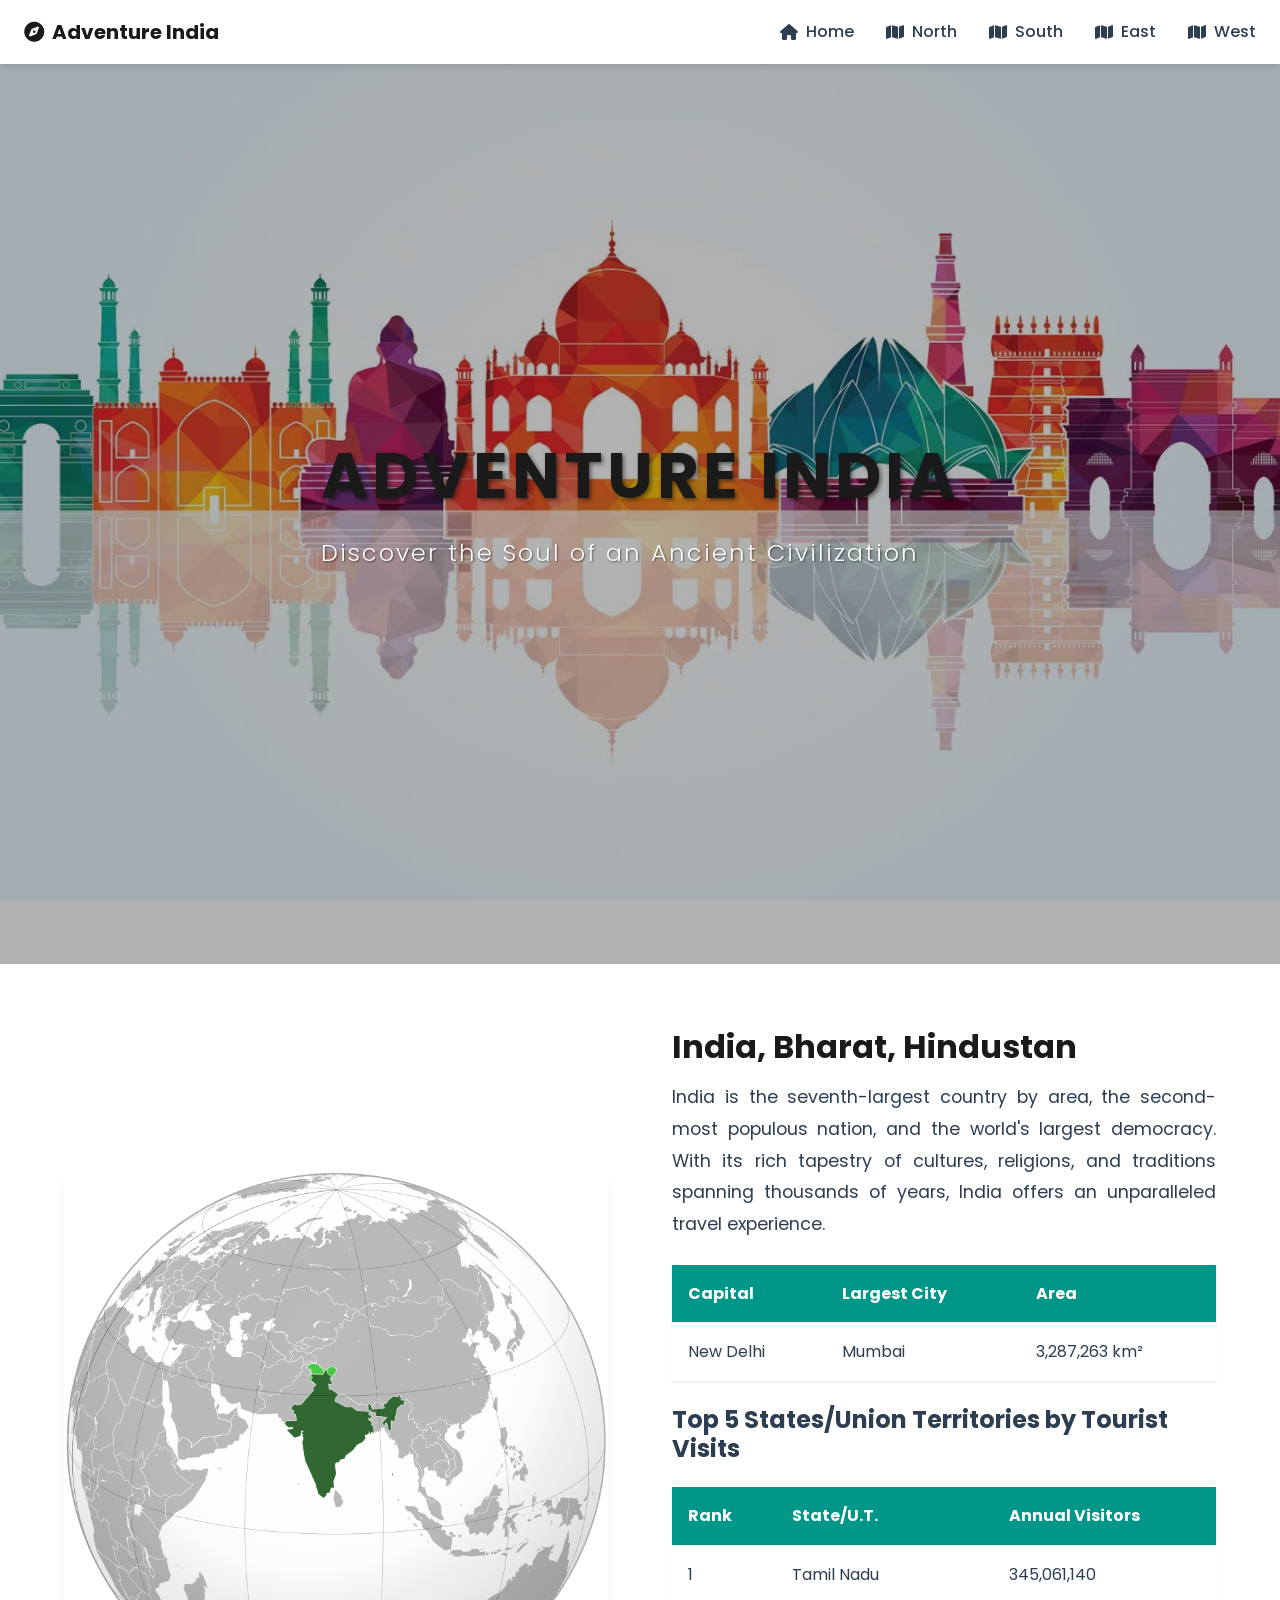
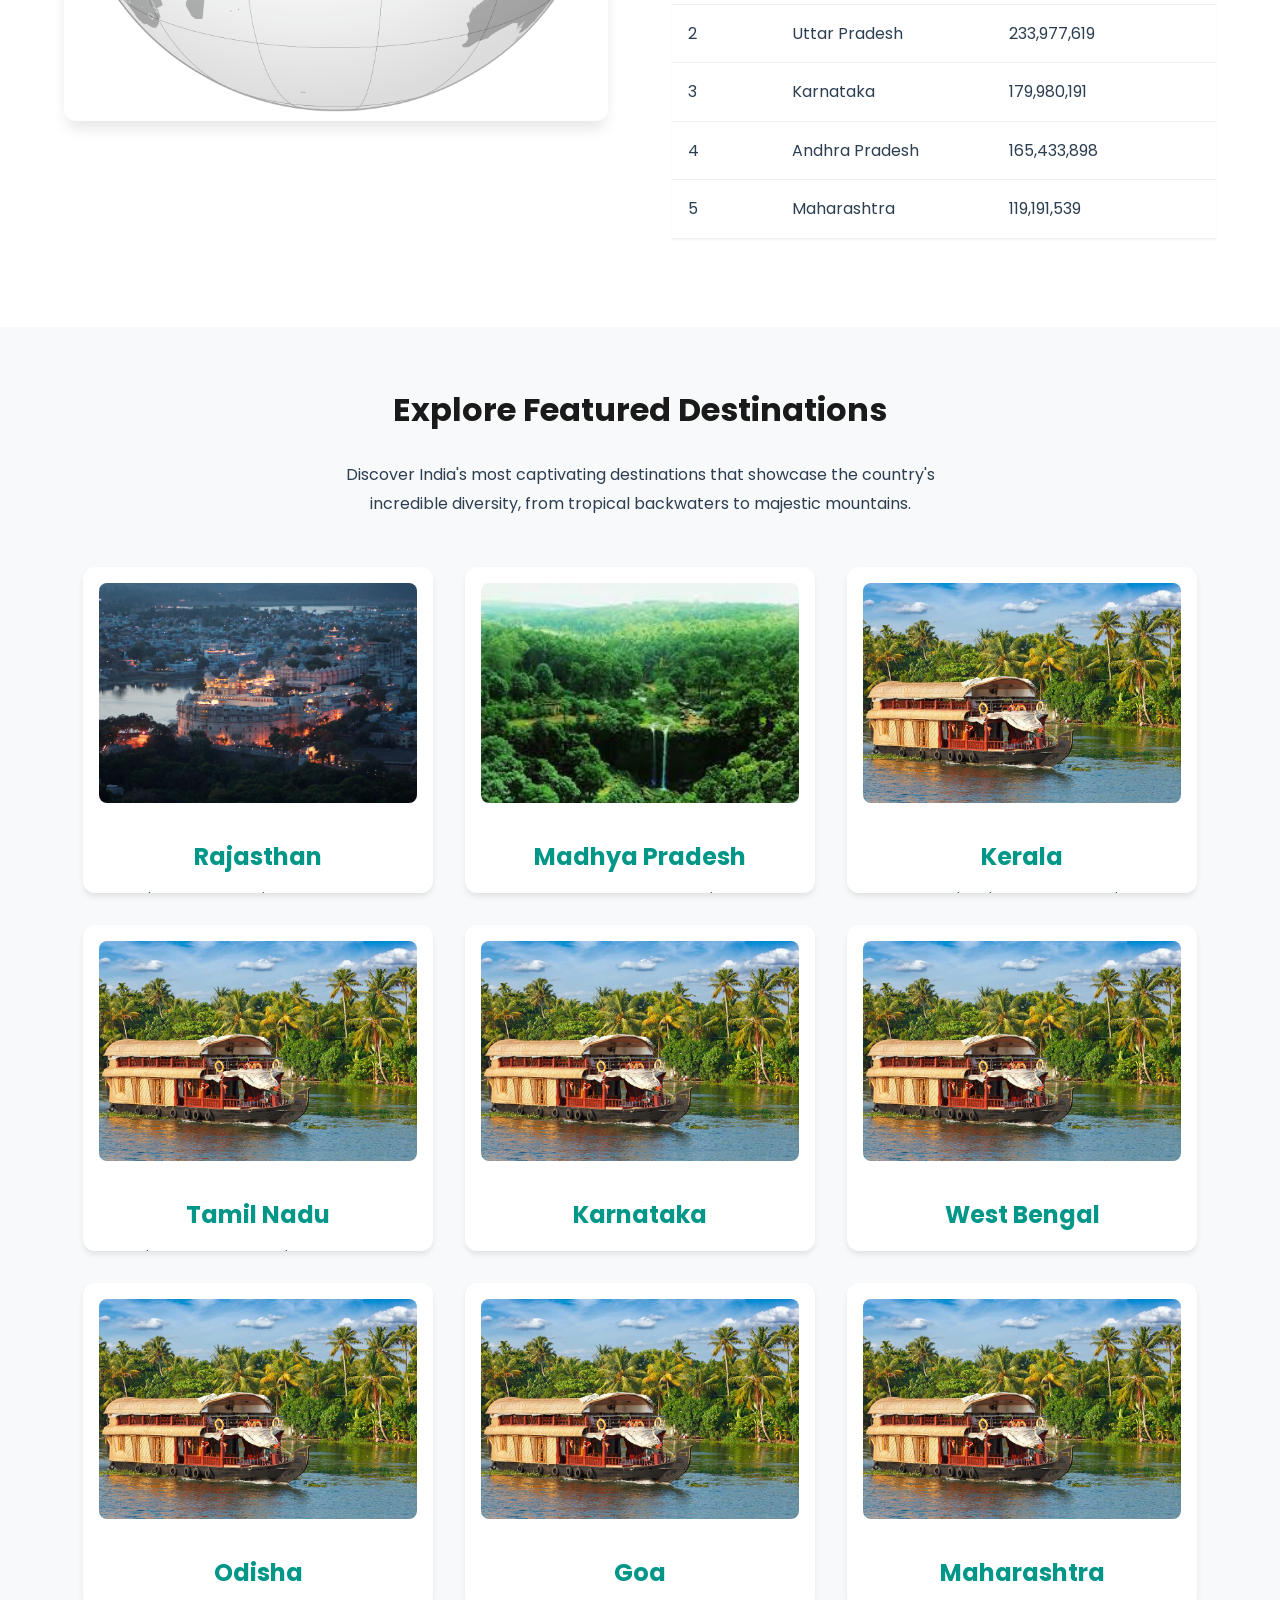
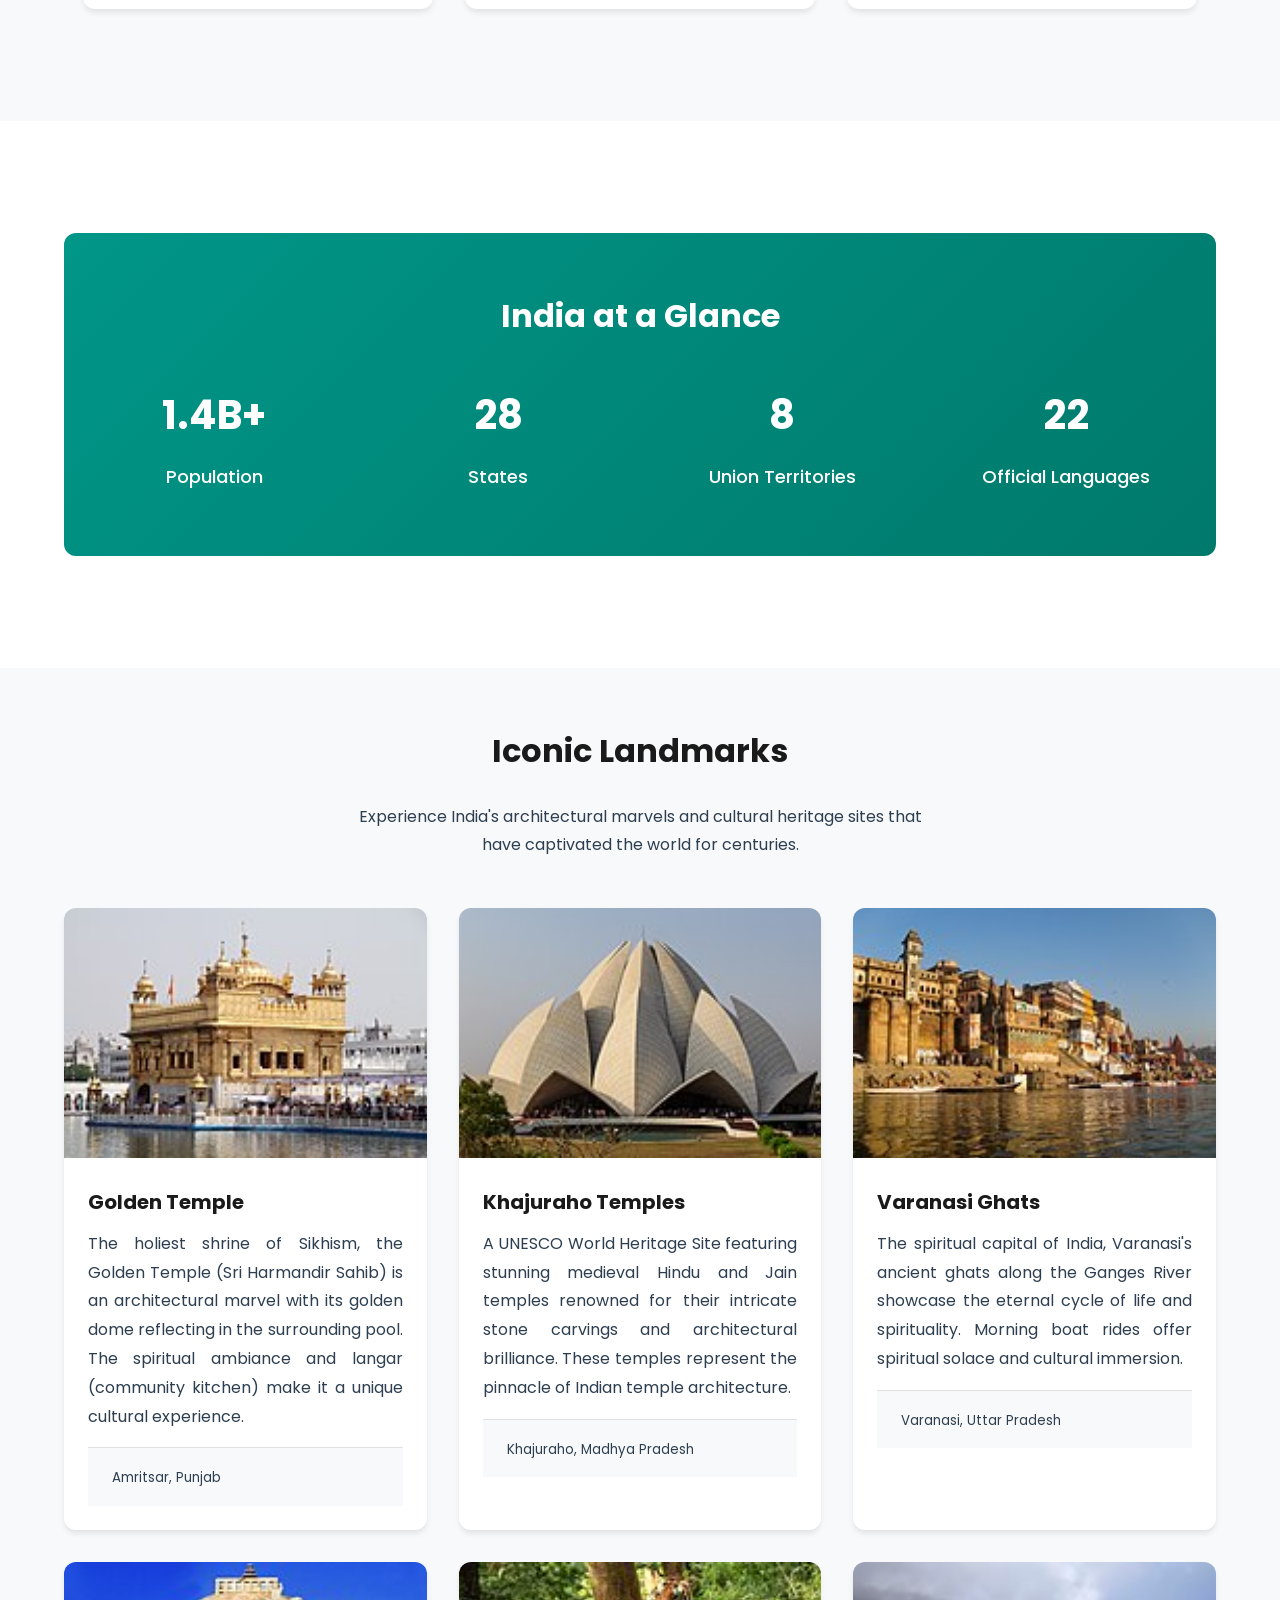
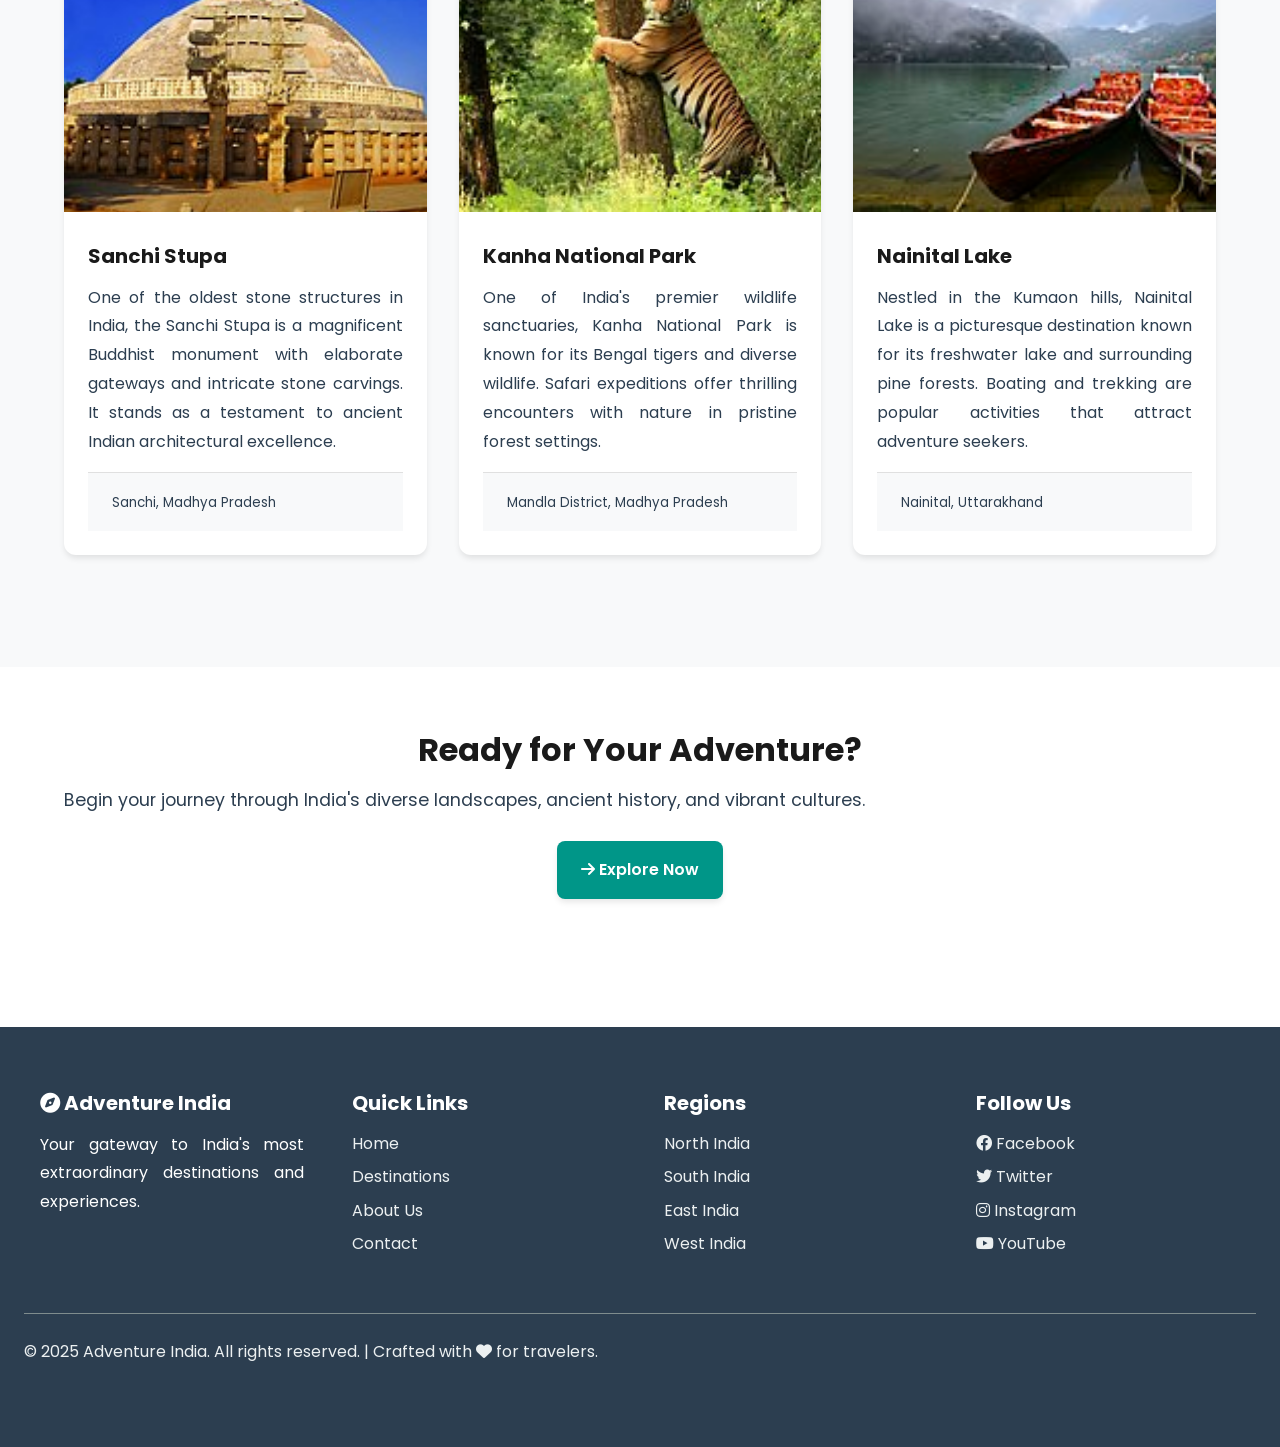
==== index.html @ 26293310 "fix: navbar issue in east page, remove learn more buttons, and improve visitor card image sizing and" ====
<!DOCTYPE html>
<html lang="en">

<head>
    <meta charset="UTF-8">
    <meta name="viewport" content="width=device-width, initial-scale=1.0">
    <meta name="description"
        content="Adventure India - Explore India's most breathtaking destinations, from the Himalayas to tropical backwaters. Discover adventure, culture, and natural beauty.">
    <meta name="keywords" content="India, travel, adventure, destinations, tourism, culture">
    <meta name="author" content="Adventure India Team">
    <title>Adventure India - Discover India's Wonders</title>

    <link rel="stylesheet" href="https://cdnjs.cloudflare.com/ajax/libs/font-awesome/6.0.0/css/all.min.css">
    <link rel="stylesheet" href="styles/main.css">
</head>

<body>
    <!-- ===== NAVIGATION ===== -->
    <nav>
        <div class="nav__logo">
            <a href="index.html">
                <i class="fas fa-compass"></i> Adventure India
            </a>
        </div>
        <button class="nav__toggle">
            <i class="fas fa-bars"></i>
        </button>
        <ul class="nav__menu" id="nav-menu">
            <li class="nav__item">
                <a href="index.html" class="nav__link">
                    <i class="fas fa-home"></i> Home
                </a>
            </li>
            <li class="nav__item">
                <a href="/pages/north.html" class="nav__link">
                    <i class="fas fa-map"></i> North
                </a>
            </li>
            <li class="nav__item">
                <a href="/pages/south.html" class="nav__link">
                    <i class="fas fa-map"></i> South
                </a>
            </li>
            <li class="nav__item">
                <a href="/pages/east.html" class="nav__link">
                    <i class="fas fa-map"></i> East
                </a>
            </li>
            <li class="nav__item">
                <a href="/pages/west.html" class="nav__link">
                    <i class="fas fa-map"></i> West
                </a>
            </li>
        </ul>
    </nav>

    <!-- ===== HERO HEADER ===== -->
    <header>
        <div class="header__background">
            <div class="header__overlay"></div>
            <div class="header__content">
                <h1 class="header__title">Adventure India</h1>
                <p class="header__subtitle">Discover the Soul of an Ancient Civilization</p>
            </div>
        </div>
    </header>

    <!-- ===== MAIN CONTENT ===== -->
    <main>
        <!-- ===== ABOUT INDIA SECTION ===== -->
        <section class="container">
            <div class="hero">
                <div class="hero__image">
                    <img src="assets/images/hero/india-home.png" alt="India Map" style="width: 100%; height: auto;">
                </div>
                <div class="hero__content">
                    <h2>India, Bharat, Hindustan</h2>
                    <p>India is the seventh-largest country by area, the second-most populous nation, and the world's
                        largest democracy. With its rich tapestry of cultures, religions, and traditions spanning
                        thousands of years, India offers an unparalleled travel experience.</p>

                    <table>
                        <thead>
                            <tr>
                                <th>Capital</th>
                                <th>Largest City</th>
                                <th>Area</th>
                            </tr>
                        </thead>
                        <tbody>
                            <tr>
                                <td>New Delhi</td>
                                <td>Mumbai</td>
                                <td>3,287,263 km²</td>
                            </tr>
                        </tbody>
                    </table>

                    <h3>Top 5 States/Union Territories by Tourist Visits</h3>
                    <table>
                        <thead>
                            <tr>
                                <th>Rank</th>
                                <th>State/U.T.</th>
                                <th>Annual Visitors</th>
                            </tr>
                        </thead>
                        <tbody>
                            <tr>
                                <td>1</td>
                                <td>Tamil Nadu</td>
                                <td>345,061,140</td>
                            </tr>
                            <tr>
                                <td>2</td>
                                <td>Uttar Pradesh</td>
                                <td>233,977,619</td>
                            </tr>
                            <tr>
                                <td>3</td>
                                <td>Karnataka</td>
                                <td>179,980,191</td>
                            </tr>
                            <tr>
                                <td>4</td>
                                <td>Andhra Pradesh</td>
                                <td>165,433,898</td>
                            </tr>
                            <tr>
                                <td>5</td>
                                <td>Maharashtra</td>
                                <td>119,191,539</td>
                            </tr>
                        </tbody>
                    </table>
                </div>
            </div>
        </section>

        <!-- ===== FEATURED DESTINATIONS SECTION ===== -->
        <section style="background-color: #f8f9fa;">
            <div class="container">
                <h2 class="text-center mb-3">Explore Featured Destinations</h2>
                <p class="text-center" style="max-width: 600px; margin: 0 auto var(--spacing-2xl);">
                    Discover India's most captivating destinations that showcase the country's incredible diversity,
                    from tropical backwaters to majestic mountains.
                </p>

                <div id="destinations-container" class="cards-grid" style="display: flex; flex-wrap: wrap; justify-content: center; gap: 2rem;">
                    <!-- Destinations will be loaded dynamically -->
                </div>
            </div>
        </section>

        <!-- ===== STATISTICS SECTION ===== -->
        <section>
            <div class="container">
                <div class="stats-section">
                    <h2 style="color: white; text-align: center;">India at a Glance</h2>
                    <div class="stats-grid">
                        <div class="stat-item">
                            <div class="stat-number">1.4B+</div>
                            <div class="stat-label">Population</div>
                        </div>
                        <div class="stat-item">
                            <div class="stat-number">28</div>
                            <div class="stat-label">States</div>
                        </div>
                        <div class="stat-item">
                            <div class="stat-number">8</div>
                            <div class="stat-label">Union Territories</div>
                        </div>
                        <div class="stat-item">
                            <div class="stat-number">22</div>
                            <div class="stat-label">Official Languages</div>
                        </div>
                    </div>
                </div>
            </div>
        </section>

        <!-- ===== LANDMARKS SECTION ===== -->
        <section style="background-color: #f8f9fa;">
            <div class="container">
                <h2 class="text-center mb-3">Iconic Landmarks</h2>
                <p class="text-center" style="max-width: 600px; margin: 0 auto var(--spacing-2xl);">
                    Experience India's architectural marvels and cultural heritage sites that have captivated the world
                    for centuries.
                </p>

                <div id="landmarks-container" class="cards-grid">
                    <!-- Landmarks will be loaded dynamically -->
                </div>
            </div>
        </section>

        <!-- ===== CALL TO ACTION ===== -->
        <section>
            <div class="container text-center">
                <h2>Ready for Your Adventure?</h2>
                <p style="font-size: 1.1rem; margin-bottom: var(--spacing-lg);">
                    Begin your journey through India's diverse landscapes, ancient history, and vibrant cultures.
                </p>
                <a href="pages/north.html" class="btn btn-primary">
                    <i class="fas fa-arrow-right"></i> Explore Now
                </a>
            </div>
        </section>
    </main>

    <!-- ===== FOOTER ===== -->
    <footer>
        <div class="footer__content">
            <div class="footer__section">
                <h4><i class="fas fa-compass"></i> Adventure India</h4>
                <p>Your gateway to India's most extraordinary destinations and experiences.</p>
            </div>
            <div class="footer__section">
                <h4>Quick Links</h4>
                <a href="index.html">Home</a>
                <a href="pages/north.html">Destinations</a>
                <a href="#about">About Us</a>
                <a href="#contact">Contact</a>
            </div>
            <div class="footer__section">
                <h4>Regions</h4>
                <a href="#">North India</a>
                <a href="#">South India</a>
                <a href="#">East India</a>
                <a href="#">West India</a>
            </div>
            <div class="footer__section">
                <h4>Follow Us</h4>
                <a href="#"><i class="fab fa-facebook"></i> Facebook</a>
                <a href="#"><i class="fab fa-twitter"></i> Twitter</a>
                <a href="#"><i class="fab fa-instagram"></i> Instagram</a>
                <a href="#"><i class="fab fa-youtube"></i> YouTube</a>
            </div>
        </div>
        <div class="footer__bottom">
            <p>&copy; 2025 Adventure India. All rights reserved. | Crafted with <i class="fas fa-heart"></i> for
                travelers.</p>
        </div>
    </footer>

    <!-- Scripts -->
    <script src="scripts/main.js"></script>
    <script>
        // Load content on page load
        document.addEventListener('DOMContentLoaded', () => {
            loadDestinations();
            loadLandmarks();
        });
    </script>
</body>

</html>
---- styles/main.css ----
/* ================================================================
   ADVENTURE INDIA - PROFESSIONAL STYLESHEET
   ================================================================
   Organization: Reset → Variables → Components → Layout → Utilities
   ================================================================ */

/* ---- IMPORTS ---- */
@import url("https://fonts.googleapis.com/css2?family=Poppins:wght@300;400;500;600;700;800;900&display=swap");
@import url("https://cdnjs.cloudflare.com/ajax/libs/font-awesome/6.0.0-beta3/css/all.min.css");

/* ---- CSS VARIABLES ---- */
:root {
  /* Colors */
  --color-primary: #009688;
  --color-primary-dark: #00796b;
  --color-accent: #ff6b35;
  --color-accent-secondary: #f7931e;
  --color-success: #009688;
  --color-danger: #ff5252;
  --color-warning: #ffb300;
  --color-info: #03a9f4;
  
  /* Neutral Colors */
  --color-white: #ffffff;
  --color-dark: #1a1a1a;
  --color-gray-dark: #2c3e50;
  --color-gray-medium: #7f8c8d;
  --color-gray-light: #ecf0f1;
  --color-gray-lighter: #f8f9fa;
  
  /* Typography */
  --font-family-base: "Poppins", sans-serif;
  --font-size-base: 16px;
  --font-size-small: 14px;
  --font-size-large: 18px;
  --font-weight-light: 300;
  --font-weight-normal: 400;
  --font-weight-medium: 500;
  --font-weight-semibold: 600;
  --font-weight-bold: 700;
  
  /* Spacing */
  --spacing-xs: 0.25rem;
  --spacing-sm: 0.5rem;
  --spacing-md: 1rem;
  --spacing-lg: 1.5rem;
  --spacing-xl: 2rem;
  --spacing-2xl: 3rem;
  --spacing-3xl: 4rem;
  
  /* Border Radius */
  --border-radius-sm: 4px;
  --border-radius-md: 8px;
  --border-radius-lg: 12px;
  --border-radius-full: 50%;
  
  /* Shadows */
  --shadow-sm: 0 1px 2px 0 rgba(0, 0, 0, 0.05);
  --shadow-md: 0 4px 6px -1px rgba(0, 0, 0, 0.1);
  --shadow-lg: 0 10px 15px -3px rgba(0, 0, 0, 0.1);
  --shadow-xl: 0 20px 25px -5px rgba(0, 0, 0, 0.1);
  
  /* Transitions */
  --transition-base: all 0.3s ease;
  --transition-fast: all 0.15s ease;
  
  /* Responsive Breakpoints */
  --breakpoint-sm: 576px;
  --breakpoint-md: 768px;
  --breakpoint-lg: 992px;
  --breakpoint-xl: 1200px;
}

/* ---- RESET & BASE ---- */
* {
  margin: 0;
  padding: 0;
  box-sizing: border-box;
}

html {
  font-size: var(--font-size-base);
  scroll-behavior: smooth;
}

body {
  font-family: var(--font-family-base);
  font-weight: var(--font-weight-normal);
  line-height: 1.6;
  color: var(--color-gray-dark);
  background-color: var(--color-white);
}

/* ---- TYPOGRAPHY ---- */
h1, h2, h3, h4, h5, h6 {
  font-weight: var(--font-weight-bold);
  line-height: 1.2;
  margin-bottom: var(--spacing-md);
}

h1 {
  font-size: 2.5rem;
  color: var(--color-dark);
}

h2 {
  font-size: 2rem;
  color: var(--color-dark);
}

h3 {
  font-size: 1.5rem;
  color: var(--color-gray-dark);
}

h4 {
  font-size: 1.25rem;
  color: var(--color-gray-dark);
}

p {
  margin-bottom: var(--spacing-md);
  line-height: 1.8;
  text-align: justify;
}

a {
  color: var(--color-primary);
  text-decoration: none;
  transition: var(--transition-base);
}

a:hover {
  color: var(--color-primary-dark);
  text-decoration: underline;
}

/* ---- BUTTONS ---- */
.btn {
  display: inline-block;
  padding: var(--spacing-md) var(--spacing-lg);
  font-size: var(--font-size-base);
  font-weight: var(--font-weight-semibold);
  text-align: center;
  text-decoration: none;
  border: none;
  border-radius: var(--border-radius-md);
  cursor: pointer;
  transition: var(--transition-base);
  user-select: none;
}

.btn-primary {
  background-color: var(--color-primary);
  color: var(--color-white);
  box-shadow: var(--shadow-md);
}

.btn-primary:hover {
  background-color: var(--color-primary-dark);
  box-shadow: var(--shadow-lg);
  transform: translateY(-2px);
}

.btn-secondary {
  background-color: var(--color-accent);
  color: var(--color-white);
  box-shadow: var(--shadow-md);
}

.btn-secondary:hover {
  background-color: var(--color-accent-secondary);
  box-shadow: var(--shadow-lg);
  transform: translateY(-2px);
}

.btn-outline {
  background-color: transparent;
  color: var(--color-primary);
  border: 2px solid var(--color-primary);
}

.btn-outline:hover {
  background-color: var(--color-primary);
  color: var(--color-white);
}

/* ---- HEADER ---- */
header {
  position: relative;
  width: 100%;
}

.header__background {
  background: url(../assets/images/hero/header-background.webp) no-repeat center;
  height: 100vh;
  background-size: cover;
  background-attachment: fixed;
  display: flex;
  align-items: center;
  justify-content: center;
  position: relative;
}

.header__overlay {
  position: absolute;
  top: 0;
  left: 0;
  right: 0;
  bottom: 0;
  background: rgba(0, 0, 0, 0.3);
  z-index: 1;
}

.header__content {
  position: relative;
  z-index: 2;
  text-align: center;
  color: var(--color-white);
}

.header__title {
  font-size: 4rem;
  font-weight: var(--font-weight-bold);
  letter-spacing: 4px;
  text-shadow: 2px 2px 4px rgba(0, 0, 0, 0.5);
  margin-bottom: var(--spacing-md);
  text-transform: uppercase;
}

.header__subtitle {
  font-size: 1.5rem;
  font-weight: var(--font-weight-light);
  letter-spacing: 2px;
  text-shadow: 1px 1px 2px rgba(0, 0, 0, 0.5);
}

/* ---- NAVIGATION ---- */
nav {
  position: sticky;
  top: 0;
  z-index: 1000;
  background-color: var(--color-white);
  box-shadow: var(--shadow-md);
  padding: var(--spacing-md) var(--spacing-lg);
  display: flex;
  justify-content: space-between;
  align-items: center;
}

.nav__logo a {
  display: flex;
  align-items: center;
  gap: var(--spacing-sm);
  color: var(--color-dark);
  font-weight: var(--font-weight-bold);
  font-size: 1.25rem;
  text-decoration: none;
}

.nav__logo a:hover {
  color: var(--color-primary);
}

.nav__menu {
  display: flex;
  list-style: none;
  gap: var(--spacing-xl);
  align-items: center;
}

.nav__item {
  position: relative;
}

.nav__link {
  display: flex;
  align-items: center;
  gap: var(--spacing-sm);
  color: var(--color-gray-dark);
  font-weight: var(--font-weight-medium);
  transition: var(--transition-base);
}

.nav__link:hover {
  color: var(--color-primary);
}

/* Dropdown Styles */
.nav__dropdown {
  position: relative;
  padding: var(--spacing-sm) 0;
}

.nav__dropdown-toggle::after {
  content: "";
  display: inline-block;
  margin-left: var(--spacing-xs);
  border-left: 4px solid transparent;
  border-right: 4px solid transparent;
  border-top: 6px solid currentColor;
  transition: transform 0.3s ease;
}

.nav__dropdown.active .nav__dropdown-toggle::after {
  transform: rotate(180deg);
}

.nav__dropdown-menu {
  display: none;
  position: absolute;
  top: 100%;
  left: 0;
  background-color: var(--color-white);
  min-width: 220px;
  border-radius: var(--border-radius-md);
  box-shadow: var(--shadow-lg);
  z-index: 1001;
  margin-top: 0;
  overflow: hidden;
  opacity: 0;
  visibility: hidden;
  transform: translateY(-10px);
  transition: all 0.3s ease;
}

.nav__dropdown:hover .nav__dropdown-menu,
.nav__dropdown.active .nav__dropdown-menu {
  display: block;
  opacity: 1;
  visibility: visible;
  transform: translateY(0);
}

.nav__dropdown-item {
  display: block;
  padding: var(--spacing-md) var(--spacing-lg);
  color: var(--color-gray-dark);
  text-decoration: none;
  transition: var(--transition-base);
  border-left: 3px solid transparent;
}

.nav__dropdown-item:hover {
  background-color: var(--color-gray-lighter);
  border-left-color: var(--color-primary);
  color: var(--color-primary);
}

/* Mobile Menu Toggle */
.nav__toggle {
  display: none;
  background: none;
  border: none;
  font-size: 1.5rem;
  cursor: pointer;
  color: var(--color-dark);
}

@media (max-width: 768px) {
  nav {
    padding: var(--spacing-md);
  }

  .nav__menu {
    display: none;
    position: absolute;
    top: 100%;
    left: 0;
    right: 0;
    flex-direction: column;
    gap: 0;
    background-color: var(--color-white);
    width: 100%;
    box-shadow: var(--shadow-lg);
    padding: var(--spacing-md) 0;
  }

  .nav__menu.active {
    display: flex;
  }

  .nav__item {
    width: 100%;
  }

  .nav__link {
    padding: var(--spacing-md) var(--spacing-lg);
    border-bottom: 1px solid var(--color-gray-light);
  }

  .nav__toggle {
    display: block;
  }

  .nav__dropdown-menu {
    position: static;
    display: none;
    box-shadow: none;
    background-color: var(--color-gray-lighter);
    margin-top: 0;
  }

  .nav__dropdown.active .nav__dropdown-menu {
    display: block;
  }
}

/* ---- SECTIONS & CONTAINERS ---- */
section {
  padding: var(--spacing-3xl) var(--spacing-lg);
}

.container {
  max-width: 1200px;
  margin: 0 auto;
  padding: 0 var(--spacing-lg);
}

/* ---- CARDS ---- */
.card {
  background: var(--color-white);
  border-radius: var(--border-radius-lg);
  box-shadow: var(--shadow-md);
  overflow: hidden;
  transition: var(--transition-base);
}

.card:hover {
  box-shadow: var(--shadow-xl);
  transform: translateY(-4px);
}

.card__image {
  width: 100%;
  height: 250px;
  object-fit: cover;
}

.card__body {
  padding: var(--spacing-lg);
}

.card__title {
  font-size: 1.25rem;
  font-weight: var(--font-weight-bold);
  margin-bottom: var(--spacing-md);
  color: var(--color-dark);
}

.card__text {
  color: var(--color-gray-dark);
  margin-bottom: var(--spacing-md);
  line-height: 1.8;
}

.card__footer {
  padding: var(--spacing-md) var(--spacing-lg);
  background-color: var(--color-gray-lighter);
  border-top: 1px solid #e0e0e0;
}

/* Card Grid Layout */
.cards-grid {
  display: grid;
  grid-template-columns: repeat(auto-fit, minmax(300px, 1fr));
  gap: var(--spacing-xl);
  margin-bottom: var(--spacing-2xl);
}

/* ---- DESTINATION CARDS (HOVER EFFECT) ---- */
.destination-card {
  position: relative;
  display: flex;
  flex-direction: column;
  width: 100%;
  max-width: 350px;
  height: 326px;
  background: var(--color-white);
  border-radius: var(--border-radius-lg);
  box-shadow: var(--shadow-md);
  overflow: hidden;
  transition: var(--transition-base);
}

.destination-card:hover {
  height: 35rem;
  box-shadow: var(--shadow-xl);
}

.destination-card__image-box {
  position: absolute;
  top: var(--spacing-md);
  left: var(--spacing-md);
  right: var(--spacing-md);
  width: calc(100% - var(--spacing-xl));
  height: 220px;
  border-radius: var(--border-radius-md);
  overflow: hidden;
  background: #333;
  transition: var(--transition-base);
}

.destination-card:hover .destination-card__image-box {
  /* Keep image box position/size stable on hover so the image doesn't
     shift or get cropped. Only add a subtle shadow for emphasis. */
  box-shadow: var(--shadow-lg);
}

.destination-card__image {
  width: 100%;
  height: 100%;
  object-fit: cover;
}

.destination-card__content {
  position: absolute;
  top: 252px;
  width: 100%;
  padding: var(--spacing-lg);
  text-align: center;
  overflow: hidden;
  transition: var(--transition-base);
}

.destination-card:hover .destination-card__content {
  /* Do not move the content up; the card height increases instead so
     additional content becomes visible without shifting the image. */
  height: auto;
  background: var(--color-white);
}

.destination-card__title {
  font-size: 1.5rem;
  font-weight: var(--font-weight-bold);
  margin-bottom: var(--spacing-md);
  color: var(--color-primary);
}

.destination-card__description {
  color: var(--color-gray-dark);
  margin-bottom: var(--spacing-lg);
  font-size: var(--font-size-small);
  line-height: 1.6;
}

.destination-card__link {
  display: inline-block;
  padding: var(--spacing-md) var(--spacing-lg);
  background-color: var(--color-primary);
  color: var(--color-white);
  text-decoration: none;
  border-radius: var(--border-radius-md);
  font-weight: var(--font-weight-semibold);
  transition: var(--transition-base);
}

.destination-card__link:hover {
  background-color: var(--color-primary-dark);
  transform: translateY(-2px);
  box-shadow: var(--shadow-md);
}

/* ---- TABLES ---- */
table {
  width: 100%;
  border-collapse: collapse;
  margin: var(--spacing-lg) 0;
  box-shadow: var(--shadow-sm);
}

th, td {
  padding: var(--spacing-md);
  text-align: left;
  border-bottom: 1px solid var(--color-gray-light);
}

th {
  background-color: var(--color-primary);
  color: var(--color-white);
  font-weight: var(--font-weight-bold);
}

tr:hover {
  background-color: var(--color-gray-lighter);
}

/* ---- HERO SECTION ---- */
.hero {
  display: grid;
  grid-template-columns: 1fr 1fr;
  gap: var(--spacing-3xl);
  align-items: center;
  padding: var(--spacing-3xl) 0;
}

.hero__image {
  max-width: 100%;
  height: auto;
  border-radius: var(--border-radius-lg);
  box-shadow: var(--shadow-lg);
}

.hero__content h1 {
  margin-bottom: var(--spacing-lg);
}

.hero__content p {
  font-size: 1.1rem;
  margin-bottom: var(--spacing-lg);
}

@media (max-width: 768px) {
  .hero {
    grid-template-columns: 1fr;
    gap: var(--spacing-xl);
  }
}

/* ---- STATISTICS SECTION ---- */
.stats-section {
  background: linear-gradient(135deg, var(--color-primary), var(--color-primary-dark));
  color: var(--color-white);
  padding: var(--spacing-3xl) var(--spacing-lg);
  border-radius: var(--border-radius-lg);
  margin: var(--spacing-2xl) 0;
}

.stats-grid {
  display: grid;
  grid-template-columns: repeat(auto-fit, minmax(200px, 1fr));
  gap: var(--spacing-xl);
  margin-top: var(--spacing-2xl);
}

.stat-item {
  text-align: center;
}

.stat-number {
  font-size: 2.5rem;
  font-weight: var(--font-weight-bold);
  margin-bottom: var(--spacing-md);
}

.stat-label {
  font-size: var(--font-size-large);
  font-weight: var(--font-weight-medium);
}

/* ---- IMAGE GALLERY ---- */
.gallery {
  display: grid;
  grid-template-columns: repeat(auto-fill, minmax(280px, 1fr));
  gap: var(--spacing-lg);
}

.gallery__item {
  border-radius: var(--border-radius-md);
  overflow: hidden;
  box-shadow: var(--shadow-md);
  transition: var(--transition-base);
  cursor: pointer;
}

.gallery__item:hover {
  transform: scale(1.05);
  box-shadow: var(--shadow-lg);
}

.gallery__image {
  width: 100%;
  height: 250px;
  object-fit: cover;
}

.gallery__caption {
  padding: var(--spacing-md);
  background-color: var(--color-gray-lighter);
  font-weight: var(--font-weight-semibold);
  text-align: center;
  color: var(--color-gray-dark);
}

/* ---- FOOTER ---- */
footer {
  background-color: var(--color-gray-dark);
  color: var(--color-white);
  padding: var(--spacing-3xl) var(--spacing-lg);
  margin-top: var(--spacing-3xl);
}

.footer__content {
  max-width: 1200px;
  margin: 0 auto;
  display: grid;
  grid-template-columns: repeat(auto-fit, minmax(250px, 1fr));
  gap: var(--spacing-2xl);
}

.footer__section h4 {
  color: var(--color-white);
  margin-bottom: var(--spacing-md);
}

.footer__section a {
  color: var(--color-gray-light);
  text-decoration: none;
  display: block;
  margin-bottom: var(--spacing-sm);
  transition: var(--transition-base);
}

.footer__section a:hover {
  color: var(--color-primary);
  margin-left: var(--spacing-sm);
}

.footer__bottom {
  border-top: 1px solid var(--color-gray-medium);
  margin-top: var(--spacing-2xl);
  padding-top: var(--spacing-lg);
  text-align: center;
  color: var(--color-gray-light);
}

/* ---- UTILITIES ---- */
.text-center {
  text-align: center;
}

.text-right {
  text-align: right;
}

.mt-1 { margin-top: var(--spacing-md); }
.mt-2 { margin-top: var(--spacing-lg); }
.mt-3 { margin-top: var(--spacing-xl); }

.mb-1 { margin-bottom: var(--spacing-md); }
.mb-2 { margin-bottom: var(--spacing-lg); }
.mb-3 { margin-bottom: var(--spacing-xl); }

.px-1 { padding-left: var(--spacing-md); padding-right: var(--spacing-md); }
.py-1 { padding-top: var(--spacing-md); padding-bottom: var(--spacing-md); }

.hidden {
  display: none !important;
}

.visible {
  display: block !important;
}

/* ---- RESPONSIVE DESIGN ---- */
@media (max-width: 768px) {
  h1 { font-size: 2rem; }
  h2 { font-size: 1.5rem; }
  h3 { font-size: 1.25rem; }

  section {
    padding: var(--spacing-2xl) var(--spacing-md);
  }

  .cards-grid {
    grid-template-columns: 1fr;
  }

  .destination-card {
    margin: 0 auto;
  }

  .header__title {
    font-size: 2.5rem;
    letter-spacing: 2px;
  }

  .header__subtitle {
    font-size: 1.1rem;
    letter-spacing: 1px;
  }

  .stats-grid {
    grid-template-columns: repeat(2, 1fr);
  }
}

@media (max-width: 576px) {
  h1 { font-size: 1.5rem; }
  h2 { font-size: 1.25rem; }
  
  .header__title {
    font-size: 1.75rem;
    letter-spacing: 1px;
  }

  section {
    padding: var(--spacing-xl) var(--spacing-md);
  }


/* ---- VISITOR PAGES & OPTIONS ---- */
.visitor-options {
  display: flex;
  gap: var(--spacing-sm);
  flex-wrap: wrap;
  align-items: center;
  margin-top: var(--spacing-md);
}
.visitor-options .btn {
  padding: 0.6rem 1rem;
  font-size: 0.95rem;
}
.visitor-options .btn-primary {
  background-color: var(--color-primary);
  color: var(--color-white);
}
.visitor-options .btn-primary:hover { background-color: var(--color-primary-dark); }
.visitor-options .btn-outline { color: var(--color-primary); border-color: var(--color-primary); }
.visitor-options .btn-outline:hover { background-color: var(--color-primary); color: var(--color-white); }

.visitor-grid {
  display: grid;
  grid-template-columns: repeat(auto-fit, minmax(280px, 1fr));
  gap: var(--spacing-xl);
  margin-top: var(--spacing-2xl);
  margin-bottom: var(--spacing-2xl);
  max-width: 100%;
}

.visitor-card {
  background: var(--color-white);
  border-radius: var(--border-radius-lg);
  box-shadow: var(--shadow-md);
  overflow: hidden;
  display: flex;
  flex-direction: column;
  transition: var(--transition-base);
  height: 100%;
  max-width: 100%;
}

.visitor-card:hover {
  box-shadow: var(--shadow-xl);
  transform: translateY(-4px);
}

.visitor-card__media {
  overflow: hidden;
  background: #f5f5f5;
  height: 180px;
  width: 100%;
  flex-shrink: 0;
}

.visitor-card__media img {
  width: 100%;
  height: 100%;
  object-fit: cover;
  display: block;
  transition: var(--transition-base);
  max-width: 100%;
}

.visitor-card:hover .visitor-card__media img {
  transform: scale(1.05);
}

.visitor-card__body {
  padding: var(--spacing-lg);
  flex: 1;
  display: flex;
  flex-direction: column;
}

.visitor-card__body h3 {
  margin-bottom: var(--spacing-sm);
  color: var(--color-primary);
  font-size: 1.3rem;
  font-weight: var(--font-weight-bold);
}

.visitor-card__body p {
  color: var(--color-gray-dark);
  line-height: 1.6;
  font-size: 0.95rem;
  margin-bottom: var(--spacing-sm);
}

.visitor-meta {
  font-size: 0.9rem;
  color: var(--color-gray);
  margin-top: auto;
  padding-top: var(--spacing-md);
  border-top: 1px solid var(--color-gray-light);
}

.visitor-hero .hero__image img {
  width: 100%;
  height: 300px;
  object-fit: cover;
  border-radius: var(--border-radius-lg);
}

@media (max-width: 768px) {
  .visitor-grid {
    grid-template-columns: 1fr;
    gap: var(--spacing-lg);
  }

  .visitor-card__media {
    height: 200px;
  }

  .visitor-hero .hero__image img {
    height: 200px;
  }
}

@media (max-width: 480px) {
  .visitor-card {
    border-radius: var(--border-radius-md);
  }

  .visitor-card__body {
    padding: var(--spacing-md);
  }

  .visitor-card__body h3 {
    font-size: 1.1rem;
  }

  .stats-grid {
    grid-template-columns: 1fr;
  }
}
}
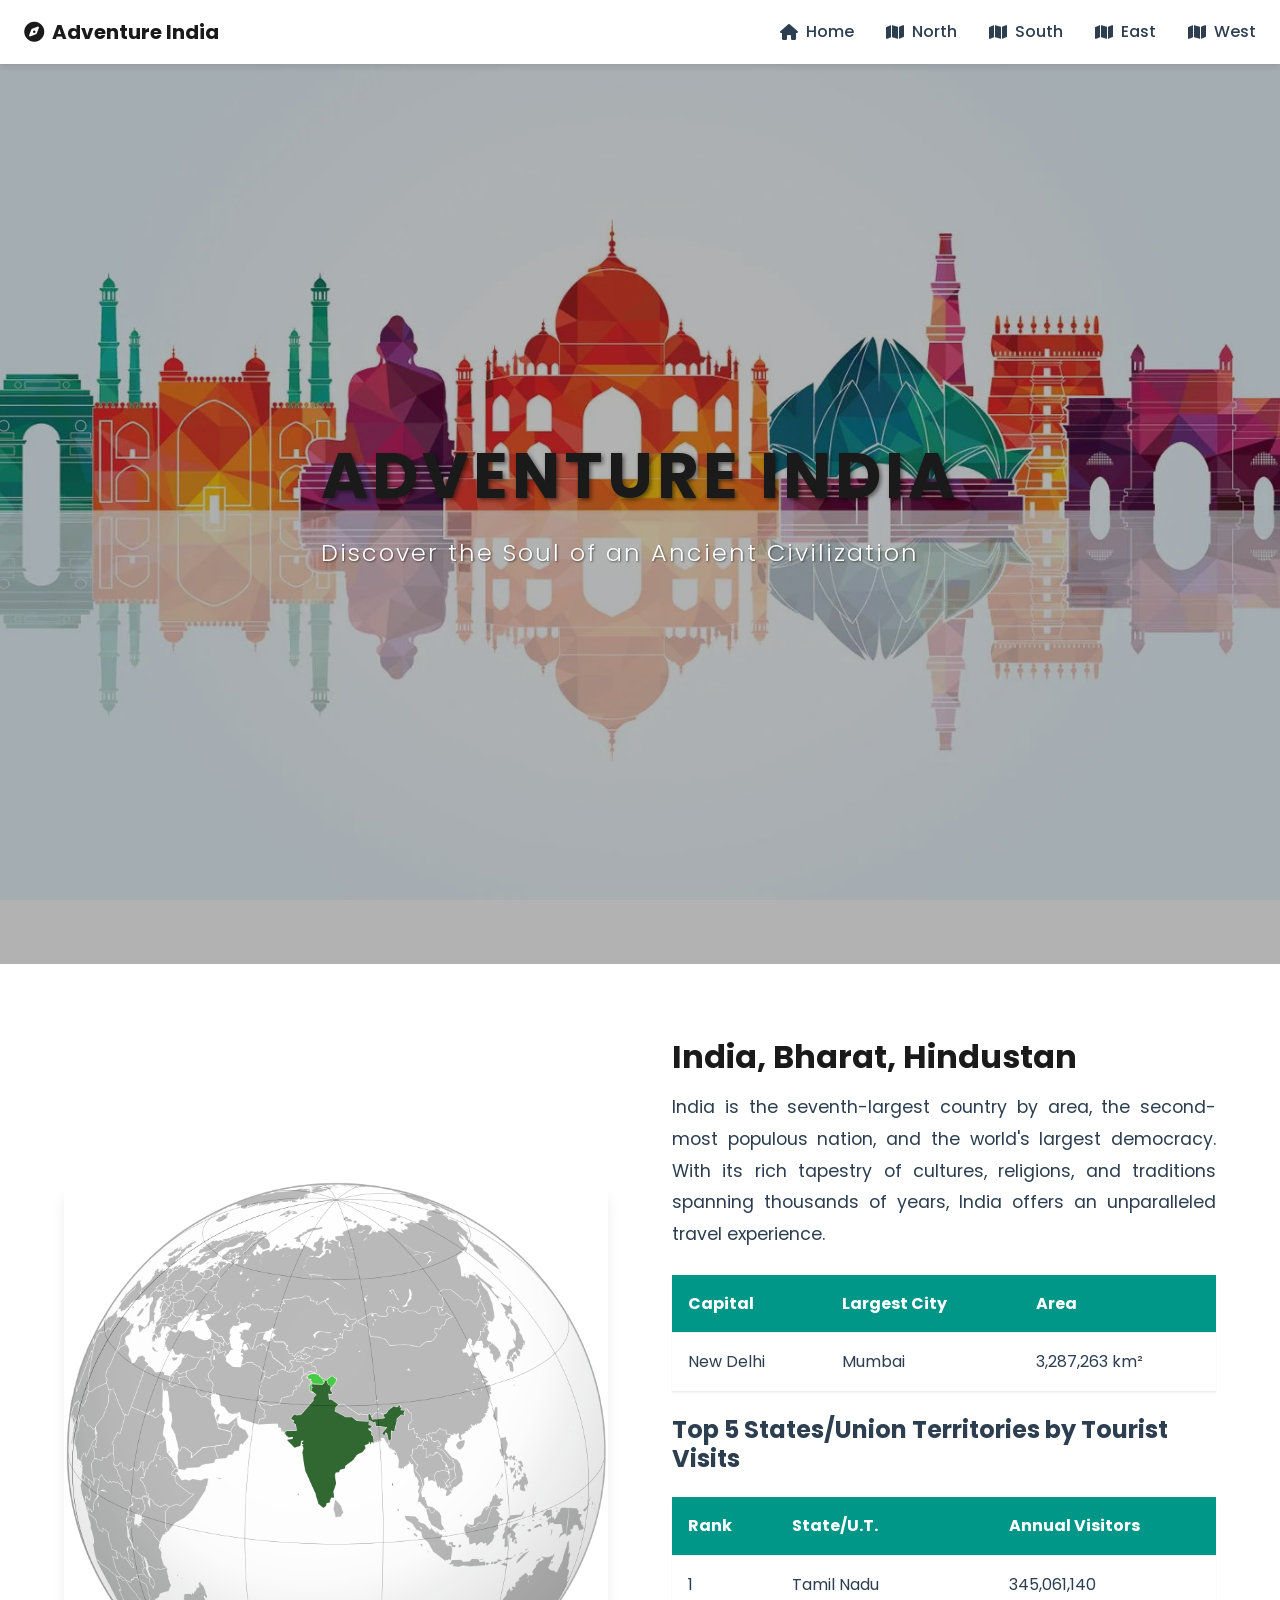
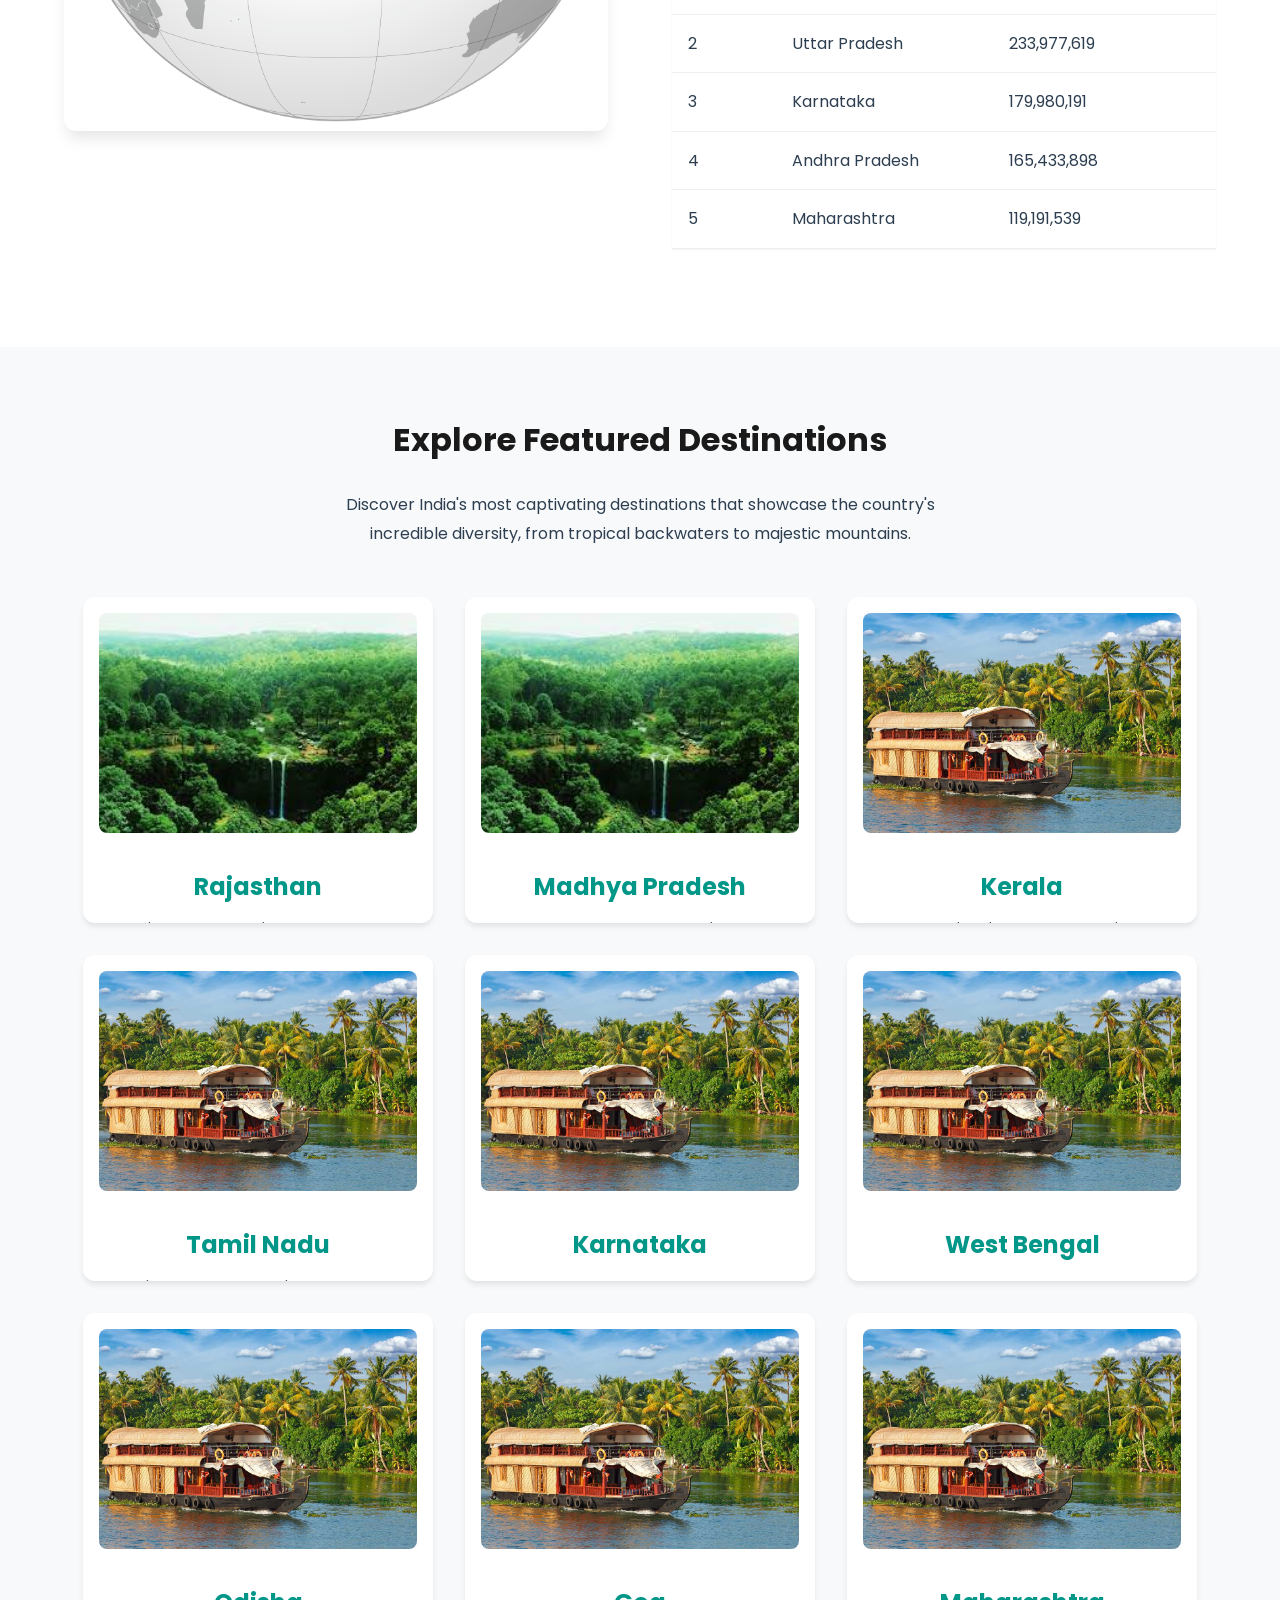
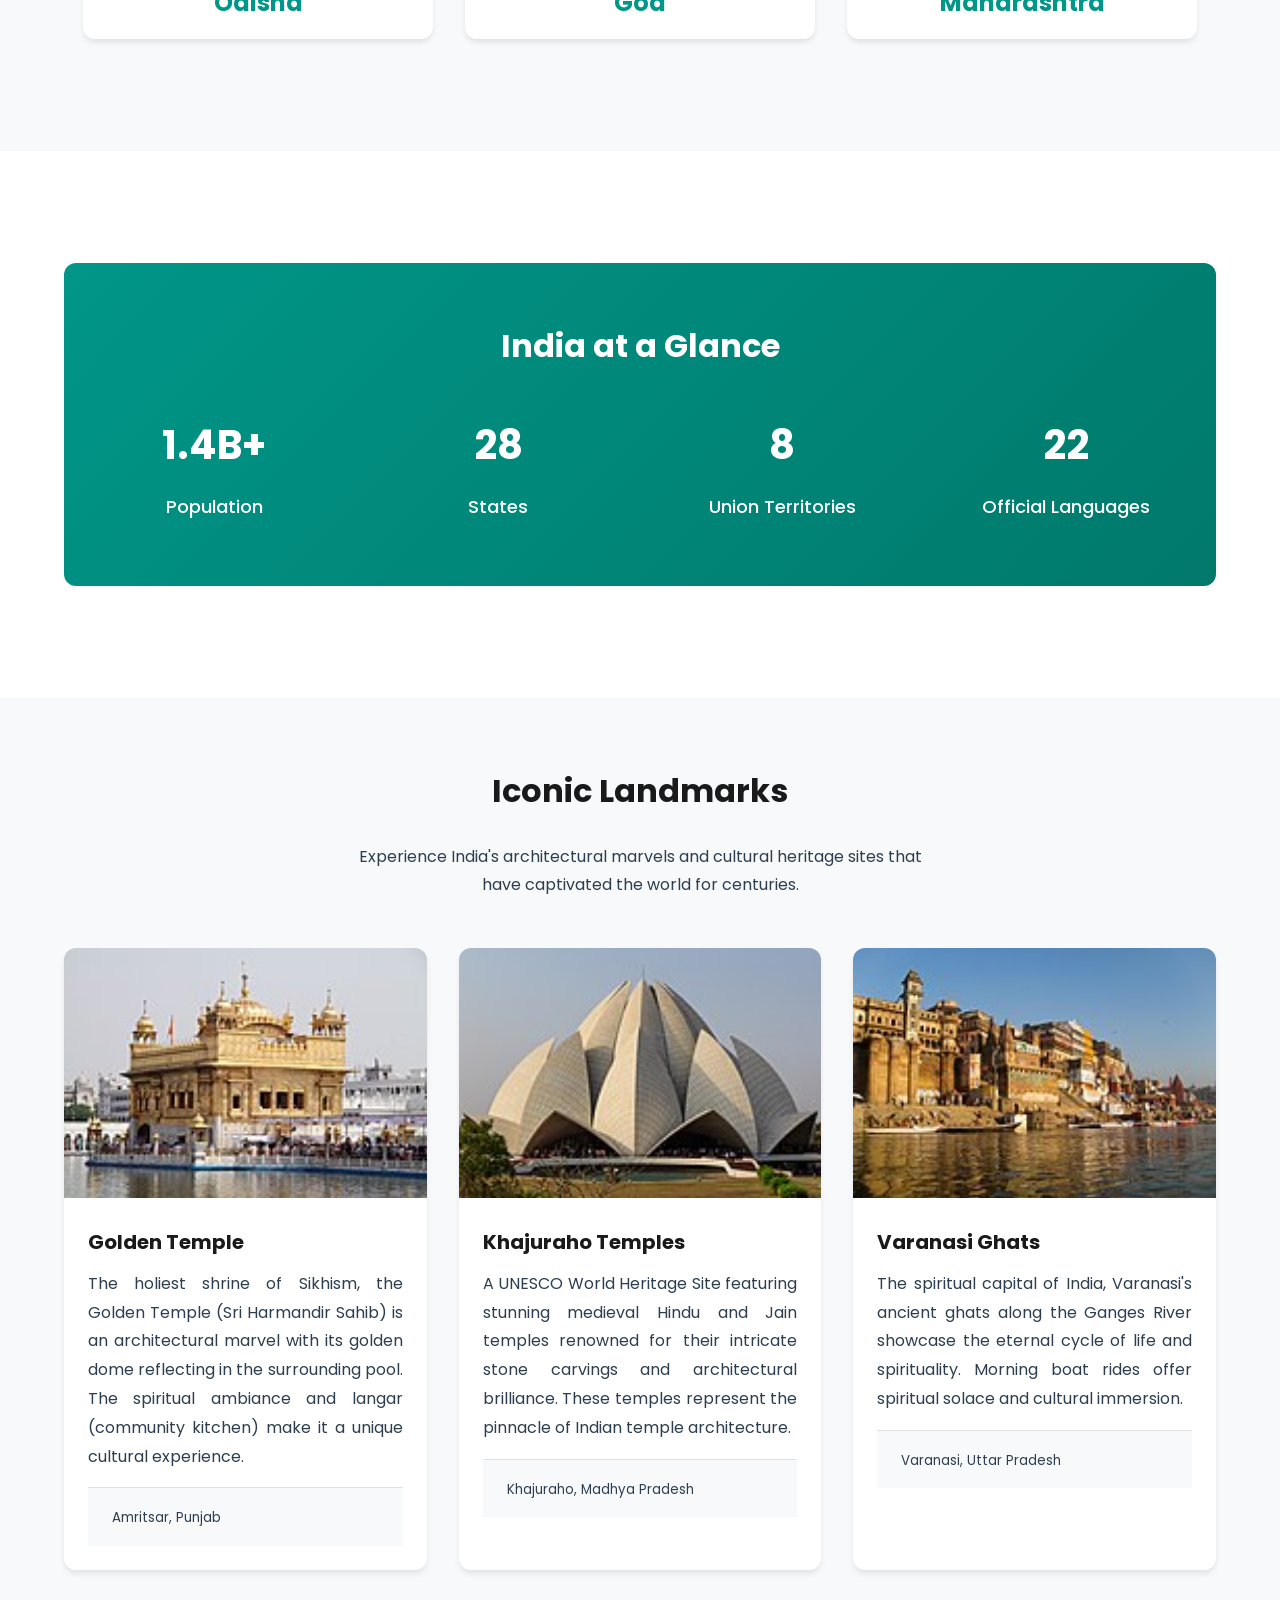
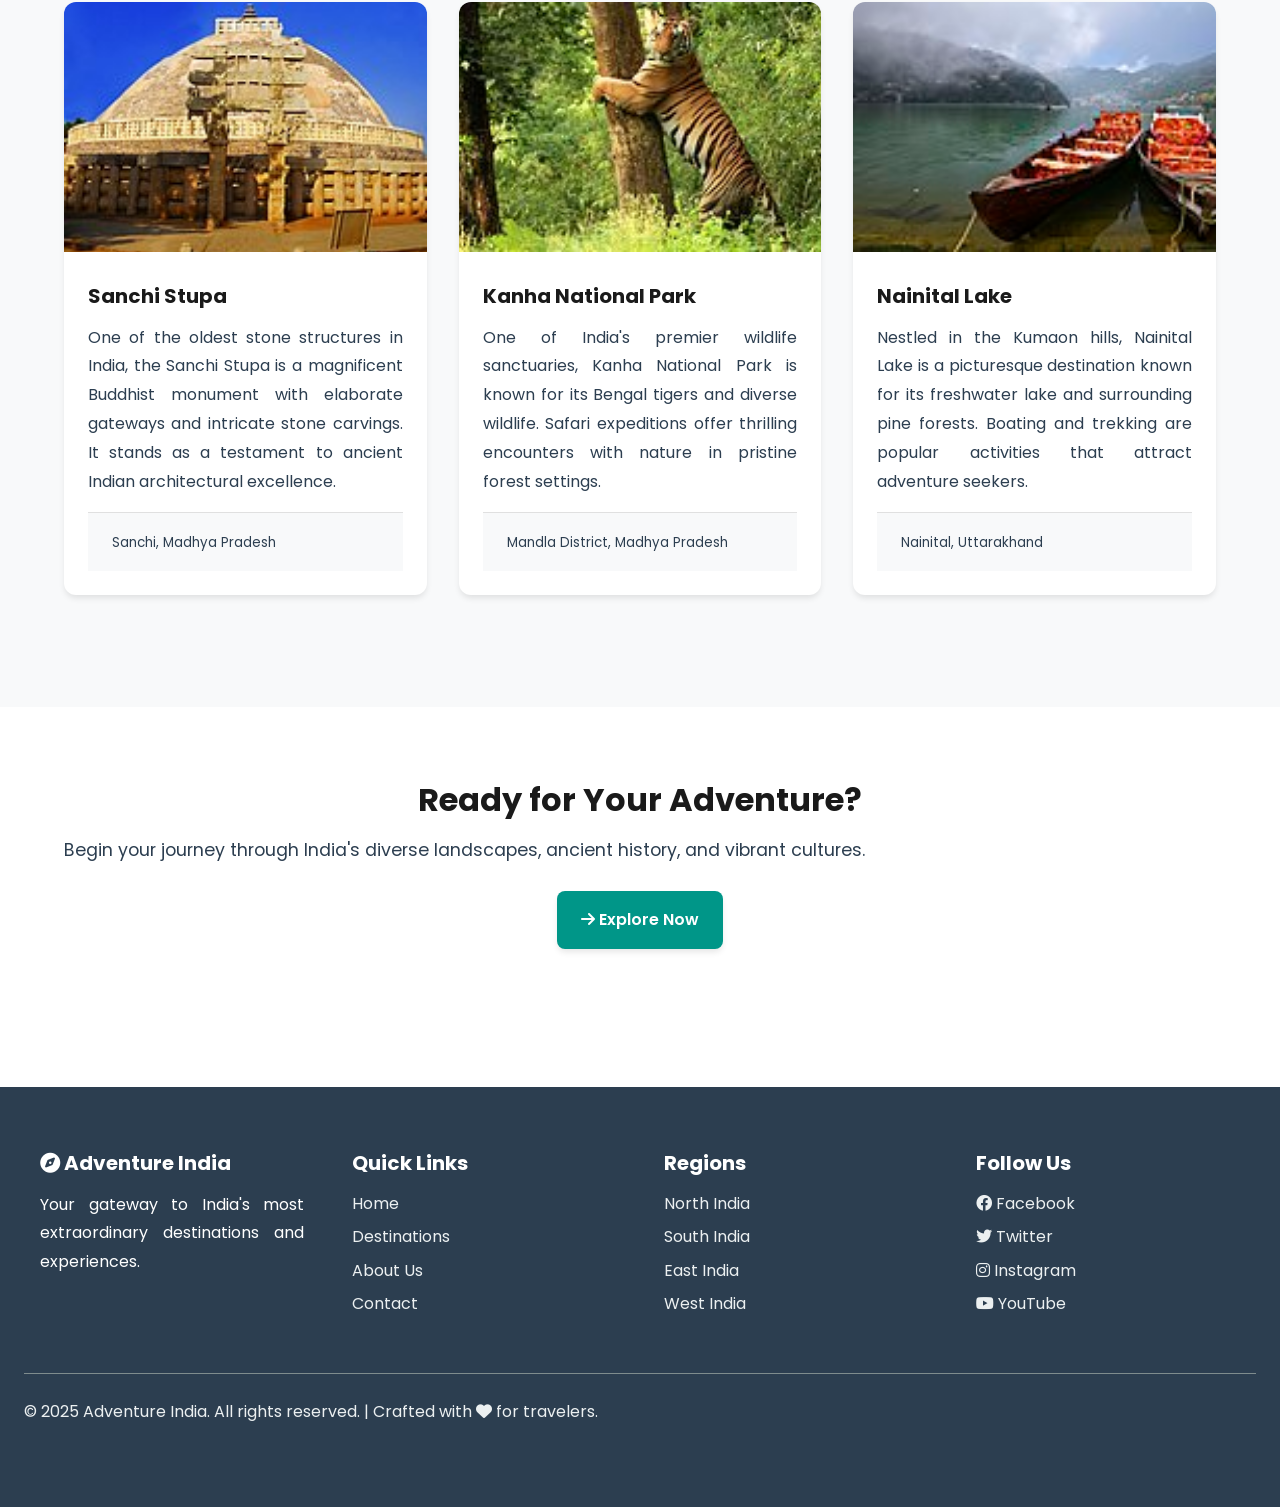
==== commit d21eee8b: "fix: GitHub Pages deployment path issues - use relative paths - Changed all absolute paths from /pag" ====
--- a/index.html
+++ b/index.html
@@ -32,22 +32,22 @@
                 </a>
             </li>
             <li class="nav__item">
-                <a href="/pages/north.html" class="nav__link">
+                <a href="pages/north.html" class="nav__link">
                     <i class="fas fa-map"></i> North
                 </a>
             </li>
             <li class="nav__item">
-                <a href="/pages/south.html" class="nav__link">
+                <a href="pages/south.html" class="nav__link">
                     <i class="fas fa-map"></i> South
                 </a>
             </li>
             <li class="nav__item">
-                <a href="/pages/east.html" class="nav__link">
+                <a href="pages/east.html" class="nav__link">
                     <i class="fas fa-map"></i> East
                 </a>
             </li>
             <li class="nav__item">
-                <a href="/pages/west.html" class="nav__link">
+                <a href="pages/west.html" class="nav__link">
                     <i class="fas fa-map"></i> West
                 </a>
             </li>
--- a/styles/main.css
+++ b/styles/main.css
@@ -158,6 +158,7 @@
 
 .btn-primary:hover {
   background-color: var(--color-primary-dark);
+  color: var(--color-white);
   box-shadow: var(--shadow-lg);
   transform: translateY(-2px);
 }
@@ -413,7 +414,7 @@
 
 .container {
   max-width: 1200px;
-  margin: 0 auto;
+  margin: 10px auto;
   padding: 0 var(--spacing-lg);
 }
 
@@ -815,13 +816,17 @@
   background-color: var(--color-primary);
   color: var(--color-white);
 }
-.visitor-options .btn-primary:hover { background-color: var(--color-primary-dark); }
+.visitor-options .btn-primary:hover {
+  background-color: var(--color-primary-dark);
+  color: var(--color-white);
+  text-decoration: none;
+}
 .visitor-options .btn-outline { color: var(--color-primary); border-color: var(--color-primary); }
 .visitor-options .btn-outline:hover { background-color: var(--color-primary); color: var(--color-white); }
 
 .visitor-grid {
   display: grid;
-  grid-template-columns: repeat(auto-fit, minmax(280px, 1fr));
+  grid-template-columns: repeat(auto-fit, minmax(240px, 1fr));
   gap: var(--spacing-xl);
   margin-top: var(--spacing-2xl);
   margin-bottom: var(--spacing-2xl);
@@ -851,15 +856,20 @@
   height: 180px;
   width: 100%;
   flex-shrink: 0;
+  display: flex;
+  align-items: center;
+  justify-content: center;
+  position: relative;
 }
 
 .visitor-card__media img {
   width: 100%;
   height: 100%;
   object-fit: cover;
+  object-position: center;
   display: block;
   transition: var(--transition-base);
-  max-width: 100%;
+  max-width: none;
 }
 
 .visitor-card:hover .visitor-card__media img {
